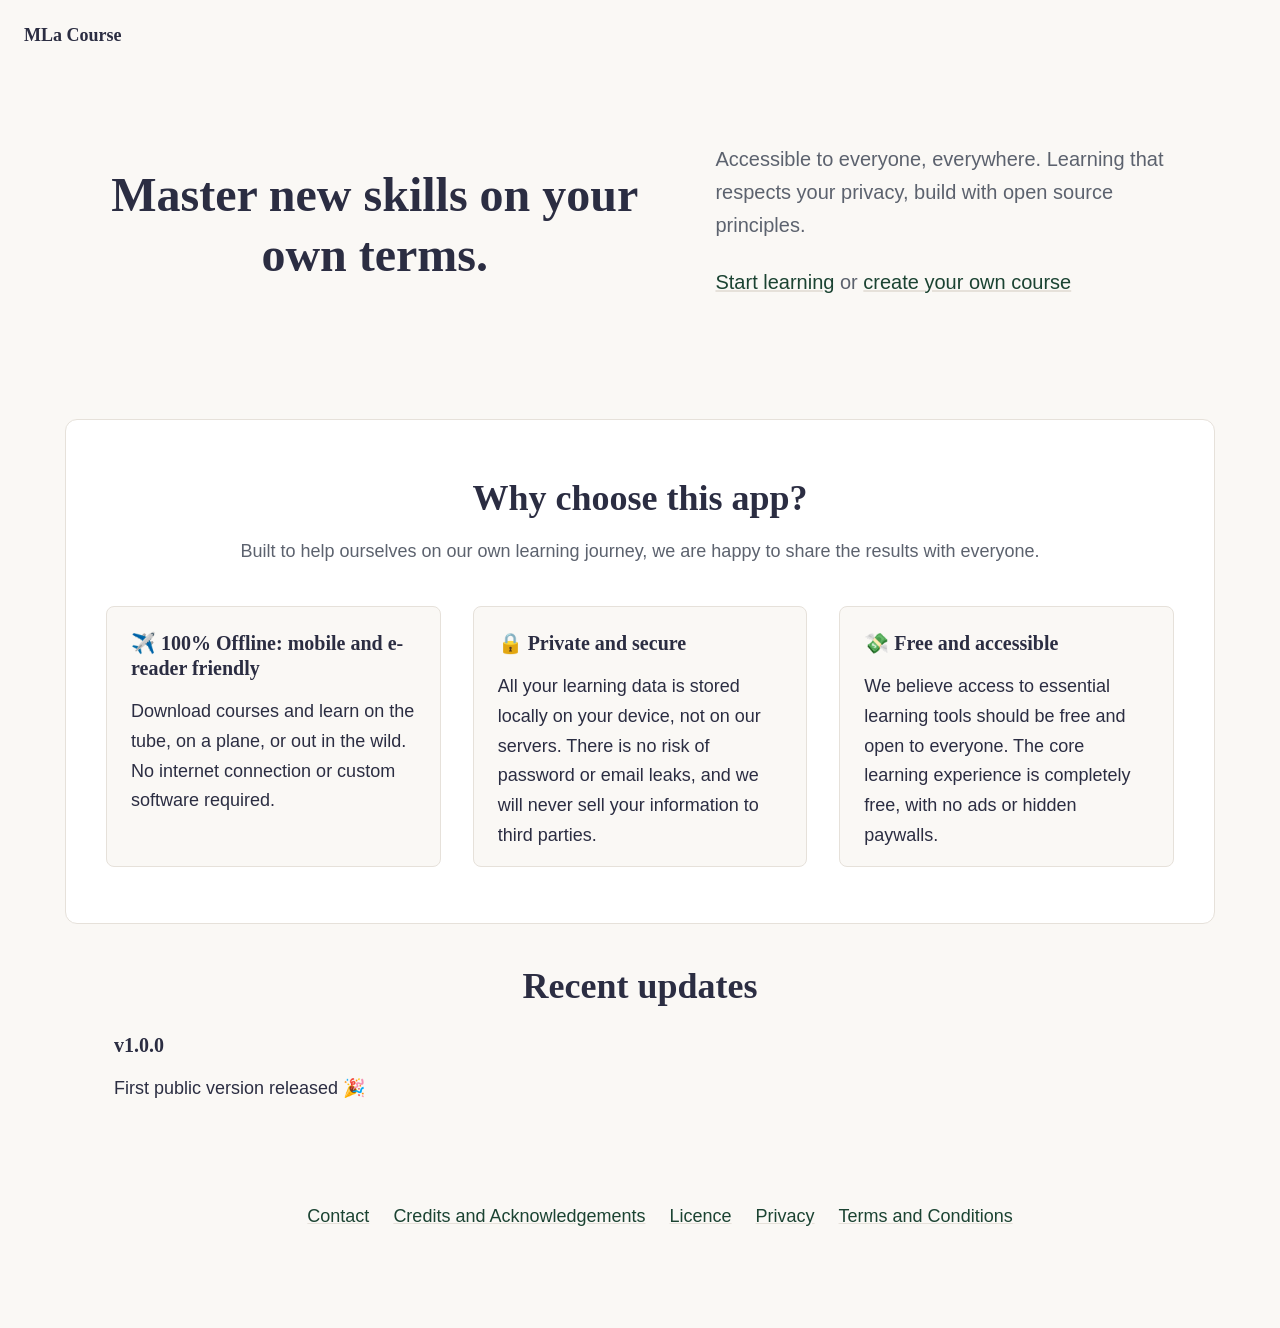
==== index.html @ b123a821 "wip" ====
<!DOCTYPE html>
<html lang="en">
<head>
<meta charset="utf-8" />
<meta name="viewport" content="width=device-width, initial-scale=1" />
<title>MLa Course</title>
<meta name="generator" content="Org Mode" />

<link rel="shortcut icon" type="image/x-icon" href="./favicon.ico"/>
<link rel="stylesheet" type="text/css" href="./assets/styles/main.css"/>
<!-- Google tag (gtag.js) -->
<script  type="text/javascript">
function gtag(){dataLayer.push(arguments);}
window.dataLayer = window.dataLayer || [];

if (window.location.href.includes('.github.io')) {
let script = document.createElement('script');
script.src = 'https://www.googletagmanager.com/gtag/js?id=G-7224H5Q85X';
script.async = true;
document.head.appendChild(script);

window.dataLayer = window.dataLayer || [];
function gtag(){dataLayer.push(arguments);}
gtag('js', new Date());
gtag('config', 'G-7224H5Q85X');
}
</script>

</head>
<body>
<div id="container" >
<div id="content" class="content">
<header>
<h1 class="title">MLa Course</h1>
</header><div id="outline-container-primary" class="outline-2 primary">
<h2 id="primary">Master new skills on your own terms.</h2>
<div class="outline-text-2" id="text-primary">
<p>
Accessible to everyone, everywhere.
Learning that respects your privacy, build with open source principles.
</p>

<p>
<a href="file:///courses">Start learning</a> or <a href="file:///new">create your own course</a>
</p>
</div>
</div>
<div id="outline-container-features" class="outline-2 features">
<h2 id="features">Why choose this app?</h2>
<div class="outline-text-2" id="text-features">
<p>
Built to help ourselves on our own learning journey, we are happy to share the results with everyone.
</p>
</div>
<div id="outline-container-org723b412" class="outline-3">
<h3 id="org723b412">✈️ 100% Offline: mobile and e-reader friendly</h3>
<div class="outline-text-3" id="text-org723b412">
<p>
Download courses and learn on the tube, on a plane, or out in the wild.
No internet connection or custom software required.
</p>
</div>
</div>
<div id="outline-container-org96fb253" class="outline-3">
<h3 id="org96fb253">🔒 Private and secure</h3>
<div class="outline-text-3" id="text-org96fb253">
<p>
All your learning data is stored locally on your device, not on our servers.
There is no risk of password or email leaks,
and we will never sell your information to third parties.
</p>
</div>
</div>
<div id="outline-container-org8b6a802" class="outline-3">
<h3 id="org8b6a802">💸 Free and accessible</h3>
<div class="outline-text-3" id="text-org8b6a802">
<p>
We believe access to essential learning tools should be free and open to everyone.
The core learning experience is completely free, with no ads or hidden paywalls.
</p>
</div>
</div>
</div>
<div id="outline-container-changelog" class="outline-2 changelog">
<h2 id="changelog">Recent updates</h2>
<div class="outline-text-2" id="text-changelog">
</div>
<div id="outline-container-org59c2ff0" class="outline-3">
<h3 id="org59c2ff0">v1.0.0</h3>
<div class="outline-text-3" id="text-org59c2ff0">
<p>
First public version released 🎉
</p>
</div>
</div>
</div>
<div id="outline-container-footer" class="outline-2 footer">
<h2 id="footer">Footer</h2>
<div class="outline-text-2" id="text-footer">
<ul class="org-ul">
<li><a href="./contact.html">Contact</a></li>
<li><a href="./credit.html">Credits and Acknowledgements</a></li>
<li><a href="./licence.html">Licence</a></li>
<li><a href="./privacy.html">Privacy</a></li>
<li><a href="./terms.html">Terms and Conditions</a></li>
</ul>
</div>
</div>
</div>

</div>
</body>
</html>
---- assets/styles/main.css ----
@charset "UTF-8";

:root {
  --bg-color: #faf8f5;
  --surface-color: #ffffff;
  --surface-alt-color: #f4f1ec;
  --border-color: #e6e1da;
  --text-main: #2b2d42;
  --text-muted: #5c626e;
  --primary: #1b4332;
  --primary-hover: #2d6a4f;
  --accent-soft: #e8f5e9;

  --heading-font: Georgia, Cambria, "Times New Roman", Times, serif;
  --body-font: -apple-system, BlinkMacSystemFont, "Segoe UI", Roboto, Helvetica, Arial, sans-serif;

  --font-size-base: 1.125rem;   /* 18px */
  --font-size-sm: 0.9375rem;    /* 15px */
  --font-size-lg: 1.25rem;      /* 20px */
  --font-size-h1: 2rem;         /* 32px */
  --font-size-h2: 1.75rem;      /* 28px */
  --font-size-h3: 1.25rem;      /* 20px */

  --line-height-base: 1.65;
  --line-height-heading: 1.25;

  --space-xs: 0.5rem;
  --space-sm: 1rem;
  --space-md: 1.5rem;
  --space-lg: 2.5rem;
  --space-xl: 3.5rem;

  --radius-sm: 8px;
  --radius-md: 12px;
  --max-width: 1100px;
  --transition-fast: 0.15s ease;
}

body {
  font-family: var(--body-font);
  font-size: var(--font-size-base);
  background-color: var(--bg-color);
  color: var(--text-main);
  line-height: var(--line-height-base);
  margin: 0;
  padding: 0;
}

h1,
h2,
h3 {
  font-family: var(--heading-font);
  line-height: var(--line-height-heading);
  margin-top: 0;
  margin-bottom: var(--space-sm);
}

h1 {
  font-size: var(--font-size-h1);
}

h2 {
  font-size: var(--font-size-h2);
}

h3 {
  font-size: var(--font-size-h3);
}

p {
  margin: 0 0 var(--space-sm);
}

p:last-child {
  margin-bottom: 0;
}

a {
  color: var(--primary);
  text-decoration-color: var(--border-color);
}

a:hover,
a:focus-visible {
  color: var(--primary-hover);
  text-decoration-color: currentColor;
}

img {
}

section {
  padding: var(--space-lg) var(--space-md);
}

/* ==========================================================================
   Layout
   ========================================================================== */
#header-wrapper header,
#main-wrapper main,
#postamble {
  max-width: var(--max-width);
  margin: 0 auto;
}

header,
.outline-2 {
  max-width: var(--max-width);
  margin: var(--space-lg) auto;
}

.outline-2 h2 {
  text-align: center;
}

.outline-text-2 > p {
  margin-left: var(--space-md);
  margin-right: var(--space-md);
}

.outline-3 {
  margin: var(--space-md);
}

/* ==========================================================================
   Header
   ========================================================================== */
#header-wrapper {
  background: var(--surface-color);
  border-bottom: 1px solid var(--border-color);
}

#header-wrapper header {
  padding: var(--space-sm) var(--space-md);
}

#org-div-home-and-up,
#content > header {
  margin: var(--space-md);
}

header h1 {
  margin-bottom: 0;
  font-size: var(--font-size-base);
}

#outline-container-primary {
  text-align: center;
  padding: 0 var(--space-md);
}

#outline-container-primary p {
  font-size: var(--font-size-lg);
  max-width: 600px;
  margin: 0 auto var(--space-md);
  color: var(--text-muted);
}

#outline-container-features {
  display: grid;
  grid-template-columns: 1fr;
  background: var(--surface-color);
  border-top: 1px solid var(--border-color);
  border-bottom: 1px solid var(--border-color);
  padding: var(--space-lg) 0;
}

#features,
#text-features {
  grid-column: 1 / -1;
  text-align: center;
  width: 100%;
}

#text-features {
  margin-bottom: var(--space-lg);
  color: var(--text-muted);
}

#outline-container-features > .outline-3 {
  margin-left: 0;
  margin-right: 0;
  margin-bottom: var(--space-md);
  padding: var(--space-md);
  padding-bottom: var(--space-sm);
  background-color: var(--bg-color);
  border-top: 1px solid var(--border-color);
  border-bottom: 1px solid var(--border-color);
}

/* ==========================================================================
   Footer
   ========================================================================== */
.footer {
  text-align: center;
  padding: var(--space-lg) var(--space-md);
}

h2#footer { display: none; }

.footer .org-ul {
  list-style: none;
  display: flex;
  justify-content: center;
  flex-wrap: wrap;
  gap: var(--space-sm) var(--space-md);
  margin-bottom: var(--space-sm);
}

@media (min-width: 768px) {
  :root {
    --font-size-h1: 2.5rem;
    --font-size-h2: 2.25rem;
  }

  section {
    padding: var(--space-xl) var(--space-md);
  }

  #outline-container-features {
    grid-template-columns: repeat(3, 1fr);
    border: solid 1px var(--border-color);
    border-radius: var(--radius-md);
    padding: var(--space-xl) var(--space-md);
  }

  #outline-container-features > .outline-3 {
    grid-column: span 1;
    margin: 0 var(--space-sm);
    border: 1px solid var(--border-color);
    border-radius: var(--radius-sm);
  }

  #outline-container-primary {
    display: grid;
    grid-template-columns: 1.2fr 1fr;
    gap: var(--space-xl);
    align-items: center;
    text-align: left;
    padding: var(--space-xl) var(--space-md);
  }

  #outline-container-primary h2 {
    font-size: 3rem;
  }

  #outline-container-primary p {
    margin: 0 0 var(--space-md);
  }
}
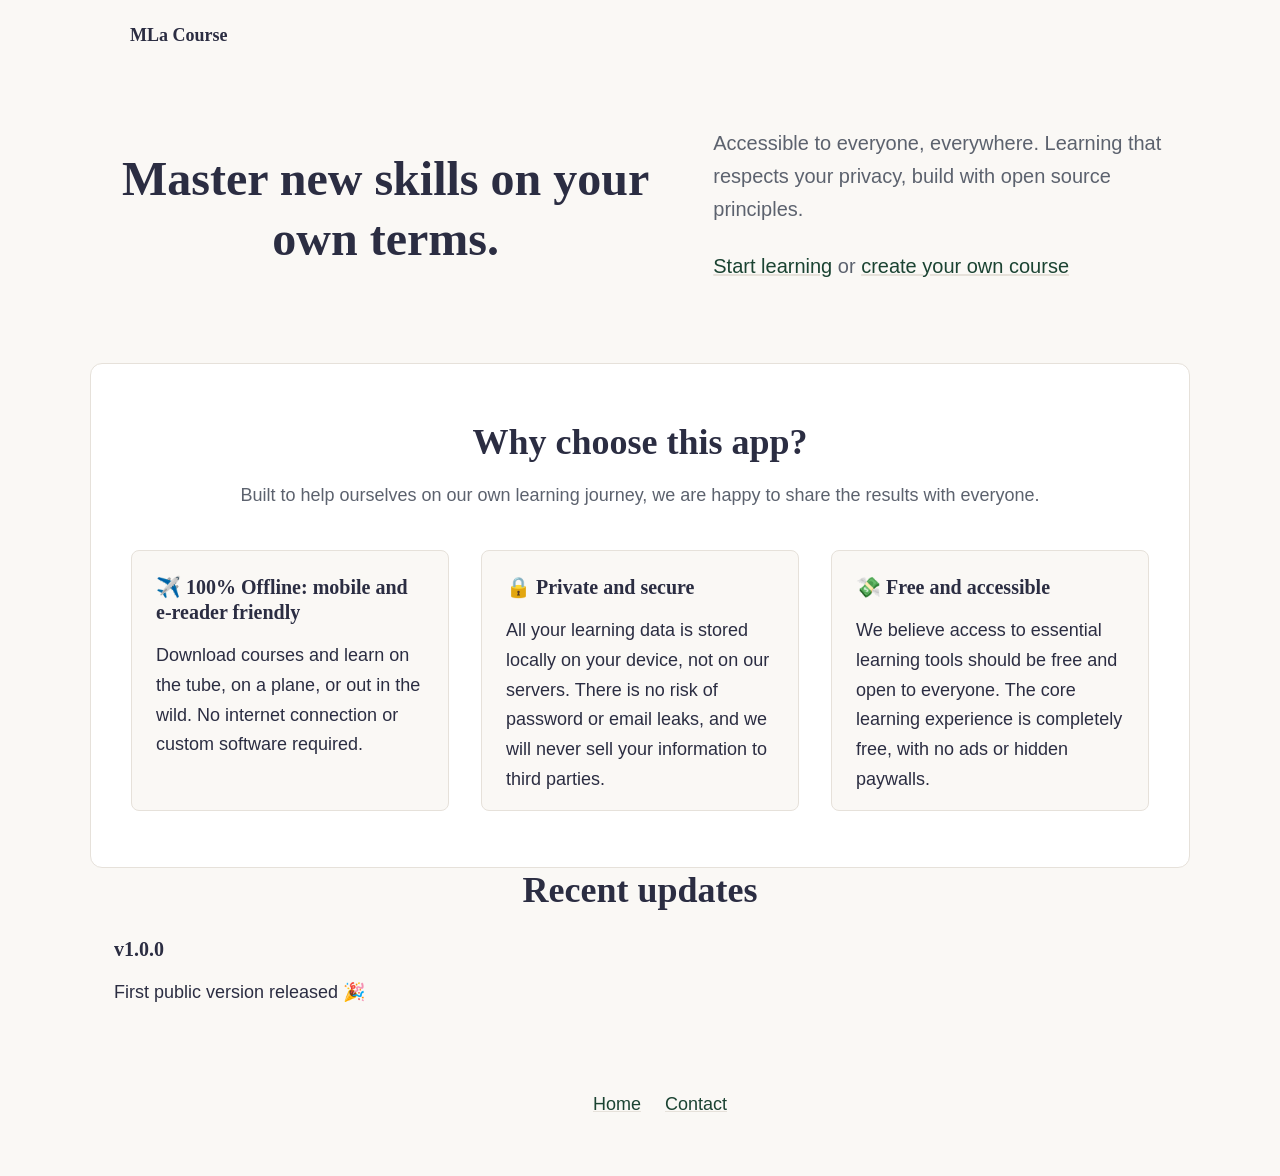
==== commit a2a70b6f: "new release" ====
--- a/index.html
+++ b/index.html
@@ -32,7 +32,8 @@
 <div id="content" class="content">
 <header>
 <h1 class="title">MLa Course</h1>
-</header><div id="outline-container-primary" class="outline-2 primary">
+</header><main id="main">
+<div id="outline-container-primary" class="outline-2 primary">
 <h2 id="primary">Master new skills on your own terms.</h2>
 <div class="outline-text-2" id="text-primary">
 <p>
@@ -52,18 +53,18 @@
 Built to help ourselves on our own learning journey, we are happy to share the results with everyone.
 </p>
 </div>
-<div id="outline-container-org723b412" class="outline-3">
-<h3 id="org723b412">✈️ 100% Offline: mobile and e-reader friendly</h3>
-<div class="outline-text-3" id="text-org723b412">
+<div id="outline-container-org116911b" class="outline-3">
+<h3 id="org116911b">✈️ 100% Offline: mobile and e-reader friendly</h3>
+<div class="outline-text-3" id="text-org116911b">
 <p>
 Download courses and learn on the tube, on a plane, or out in the wild.
 No internet connection or custom software required.
 </p>
 </div>
 </div>
-<div id="outline-container-org96fb253" class="outline-3">
-<h3 id="org96fb253">🔒 Private and secure</h3>
-<div class="outline-text-3" id="text-org96fb253">
+<div id="outline-container-org06dda6d" class="outline-3">
+<h3 id="org06dda6d">🔒 Private and secure</h3>
+<div class="outline-text-3" id="text-org06dda6d">
 <p>
 All your learning data is stored locally on your device, not on our servers.
 There is no risk of password or email leaks,
@@ -71,9 +72,9 @@
 </p>
 </div>
 </div>
-<div id="outline-container-org8b6a802" class="outline-3">
-<h3 id="org8b6a802">💸 Free and accessible</h3>
-<div class="outline-text-3" id="text-org8b6a802">
+<div id="outline-container-org8767853" class="outline-3">
+<h3 id="org8767853">💸 Free and accessible</h3>
+<div class="outline-text-3" id="text-org8767853">
 <p>
 We believe access to essential learning tools should be free and open to everyone.
 The core learning experience is completely free, with no ads or hidden paywalls.
@@ -85,25 +86,24 @@
 <h2 id="changelog">Recent updates</h2>
 <div class="outline-text-2" id="text-changelog">
 </div>
-<div id="outline-container-org59c2ff0" class="outline-3">
-<h3 id="org59c2ff0">v1.0.0</h3>
-<div class="outline-text-3" id="text-org59c2ff0">
+<div id="outline-container-org11047a8" class="outline-3">
+<h3 id="org11047a8">v1.0.0</h3>
+<div class="outline-text-3" id="text-org11047a8">
 <p>
 First public version released 🎉
 </p>
+
+</main>
+
+<footer>
+
+<ul class="org-ul">
+<li><a href="./index.html">Home</a></li>
+<li><a href="./contact.html">Contact</a></li>
+</ul>
+
+</footer>
 </div>
-</div>
-</div>
-<div id="outline-container-footer" class="outline-2 footer">
-<h2 id="footer">Footer</h2>
-<div class="outline-text-2" id="text-footer">
-<ul class="org-ul">
-<li><a href="./contact.html">Contact</a></li>
-<li><a href="./credit.html">Credits and Acknowledgements</a></li>
-<li><a href="./licence.html">Licence</a></li>
-<li><a href="./privacy.html">Privacy</a></li>
-<li><a href="./terms.html">Terms and Conditions</a></li>
-</ul>
 </div>
 </div>
 </div>
--- a/assets/styles/main.css
+++ b/assets/styles/main.css
@@ -96,19 +96,15 @@
 /* ==========================================================================
    Layout
    ========================================================================== */
-#header-wrapper header,
-#main-wrapper main,
+#org-div-home-and-up,
+#content > header,
+#content > footer,
+#main,
 #postamble {
   max-width: var(--max-width);
   margin: 0 auto;
 }
 
-header,
-.outline-2 {
-  max-width: var(--max-width);
-  margin: var(--space-lg) auto;
-}
-
 .outline-2 h2 {
   text-align: center;
 }
@@ -125,22 +121,15 @@
 /* ==========================================================================
    Header
    ========================================================================== */
-#header-wrapper {
-  background: var(--surface-color);
-  border-bottom: 1px solid var(--border-color);
-}
-
-#header-wrapper header {
-  padding: var(--space-sm) var(--space-md);
-}
 
 #org-div-home-and-up,
 #content > header {
-  margin: var(--space-md);
+  margin-top: var(--space-md);
+  margin-bottom: var(--space-md);
 }
 
 header h1 {
-  margin-bottom: 0;
+  margin: 0 var(--space-lg);
   font-size: var(--font-size-base);
 }
 
@@ -191,14 +180,12 @@
 /* ==========================================================================
    Footer
    ========================================================================== */
-.footer {
+#content > footer {
   text-align: center;
   padding: var(--space-lg) var(--space-md);
 }
 
-h2#footer { display: none; }
-
-.footer .org-ul {
+#content > footer .org-ul {
   list-style: none;
   display: flex;
   justify-content: center;
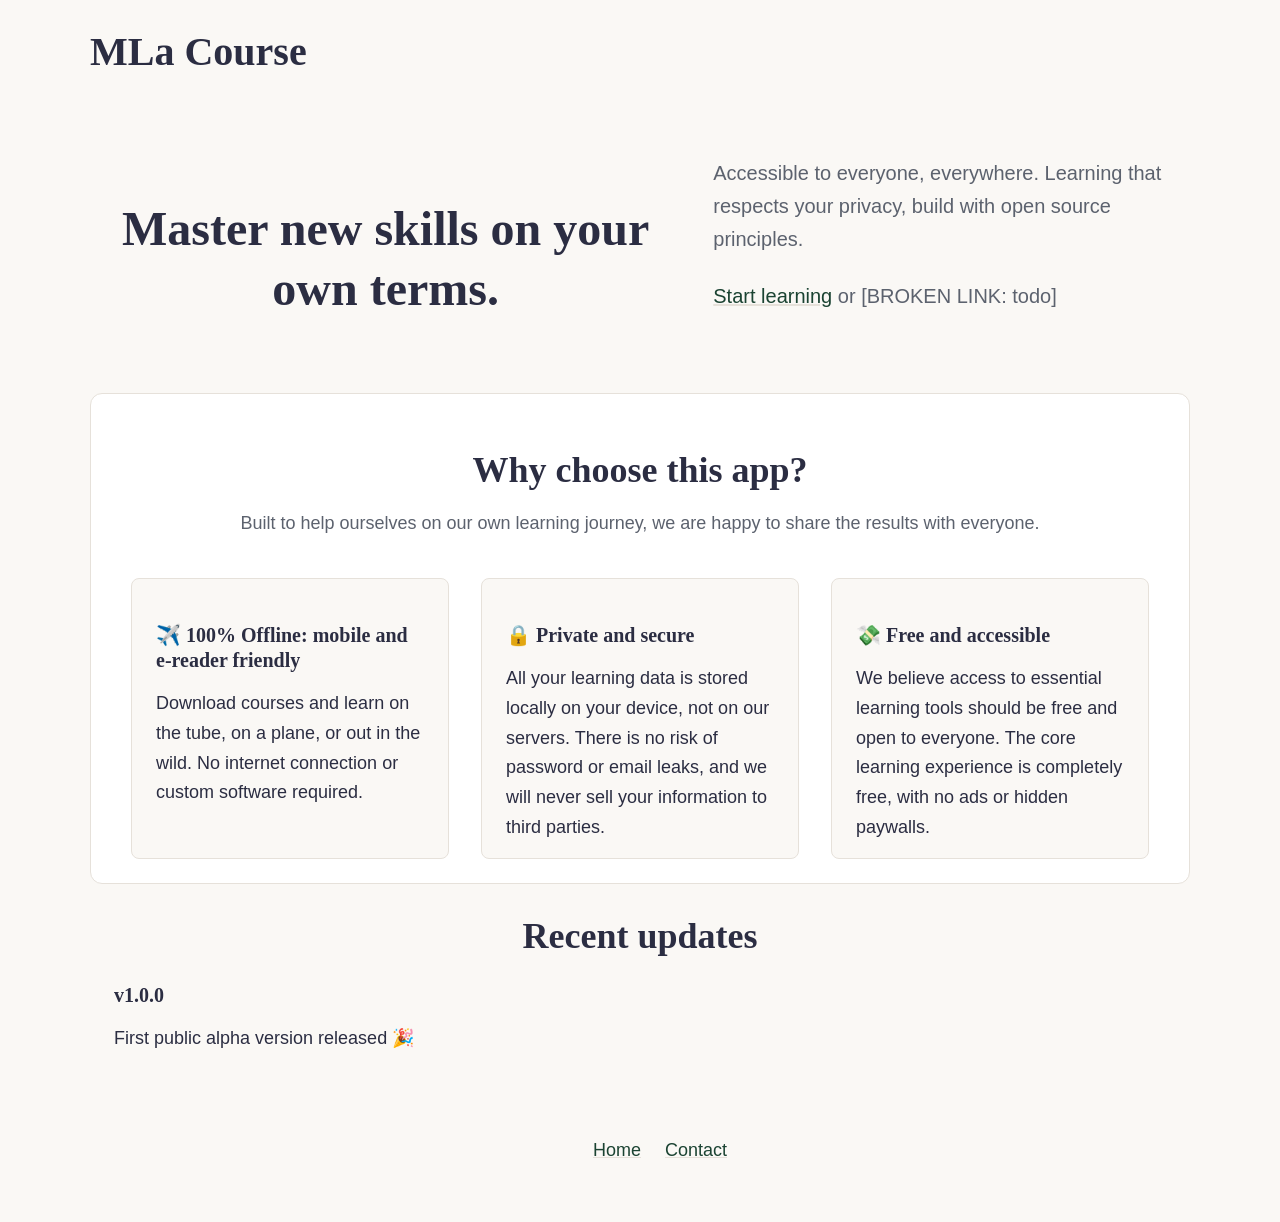
==== commit 340f7ee0: "new release" ====
--- a/index.html
+++ b/index.html
@@ -42,7 +42,7 @@
 </p>
 
 <p>
-<a href="file:///courses">Start learning</a> or <a href="file:///new">create your own course</a>
+<a href="https://frosty-dream-bb17.podnajom.workers.dev/">Start learning</a> or [BROKEN LINK: todo]
 </p>
 </div>
 </div>
@@ -53,18 +53,18 @@
 Built to help ourselves on our own learning journey, we are happy to share the results with everyone.
 </p>
 </div>
-<div id="outline-container-org116911b" class="outline-3">
-<h3 id="org116911b">✈️ 100% Offline: mobile and e-reader friendly</h3>
-<div class="outline-text-3" id="text-org116911b">
+<div id="outline-container-org8dcf27a" class="outline-3">
+<h3 id="org8dcf27a">✈️ 100% Offline: mobile and e-reader friendly</h3>
+<div class="outline-text-3" id="text-org8dcf27a">
 <p>
 Download courses and learn on the tube, on a plane, or out in the wild.
 No internet connection or custom software required.
 </p>
 </div>
 </div>
-<div id="outline-container-org06dda6d" class="outline-3">
-<h3 id="org06dda6d">🔒 Private and secure</h3>
-<div class="outline-text-3" id="text-org06dda6d">
+<div id="outline-container-org2da9798" class="outline-3">
+<h3 id="org2da9798">🔒 Private and secure</h3>
+<div class="outline-text-3" id="text-org2da9798">
 <p>
 All your learning data is stored locally on your device, not on our servers.
 There is no risk of password or email leaks,
@@ -72,9 +72,9 @@
 </p>
 </div>
 </div>
-<div id="outline-container-org8767853" class="outline-3">
-<h3 id="org8767853">💸 Free and accessible</h3>
-<div class="outline-text-3" id="text-org8767853">
+<div id="outline-container-orgad7ad6b" class="outline-3">
+<h3 id="orgad7ad6b">💸 Free and accessible</h3>
+<div class="outline-text-3" id="text-orgad7ad6b">
 <p>
 We believe access to essential learning tools should be free and open to everyone.
 The core learning experience is completely free, with no ads or hidden paywalls.
@@ -86,11 +86,11 @@
 <h2 id="changelog">Recent updates</h2>
 <div class="outline-text-2" id="text-changelog">
 </div>
-<div id="outline-container-org11047a8" class="outline-3">
-<h3 id="org11047a8">v1.0.0</h3>
-<div class="outline-text-3" id="text-org11047a8">
+<div id="outline-container-org46b0138" class="outline-3">
+<h3 id="org46b0138">v1.0.0</h3>
+<div class="outline-text-3" id="text-org46b0138">
 <p>
-First public version released 🎉
+First public alpha version released 🎉
 </p>
 
 </main>
--- a/assets/styles/main.css
+++ b/assets/styles/main.css
@@ -51,7 +51,6 @@
 h3 {
   font-family: var(--heading-font);
   line-height: var(--line-height-heading);
-  margin-top: 0;
   margin-bottom: var(--space-sm);
 }
 
@@ -128,9 +127,8 @@
   margin-bottom: var(--space-md);
 }
 
-header h1 {
-  margin: 0 var(--space-lg);
-  font-size: var(--font-size-base);
+#content > header {
+  padding: 0 var(--space-md);
 }
 
 #outline-container-primary {
@@ -208,7 +206,7 @@
     grid-template-columns: repeat(3, 1fr);
     border: solid 1px var(--border-color);
     border-radius: var(--radius-md);
-    padding: var(--space-xl) var(--space-md);
+    padding: var(--space-md);
   }
 
   #outline-container-features > .outline-3 {
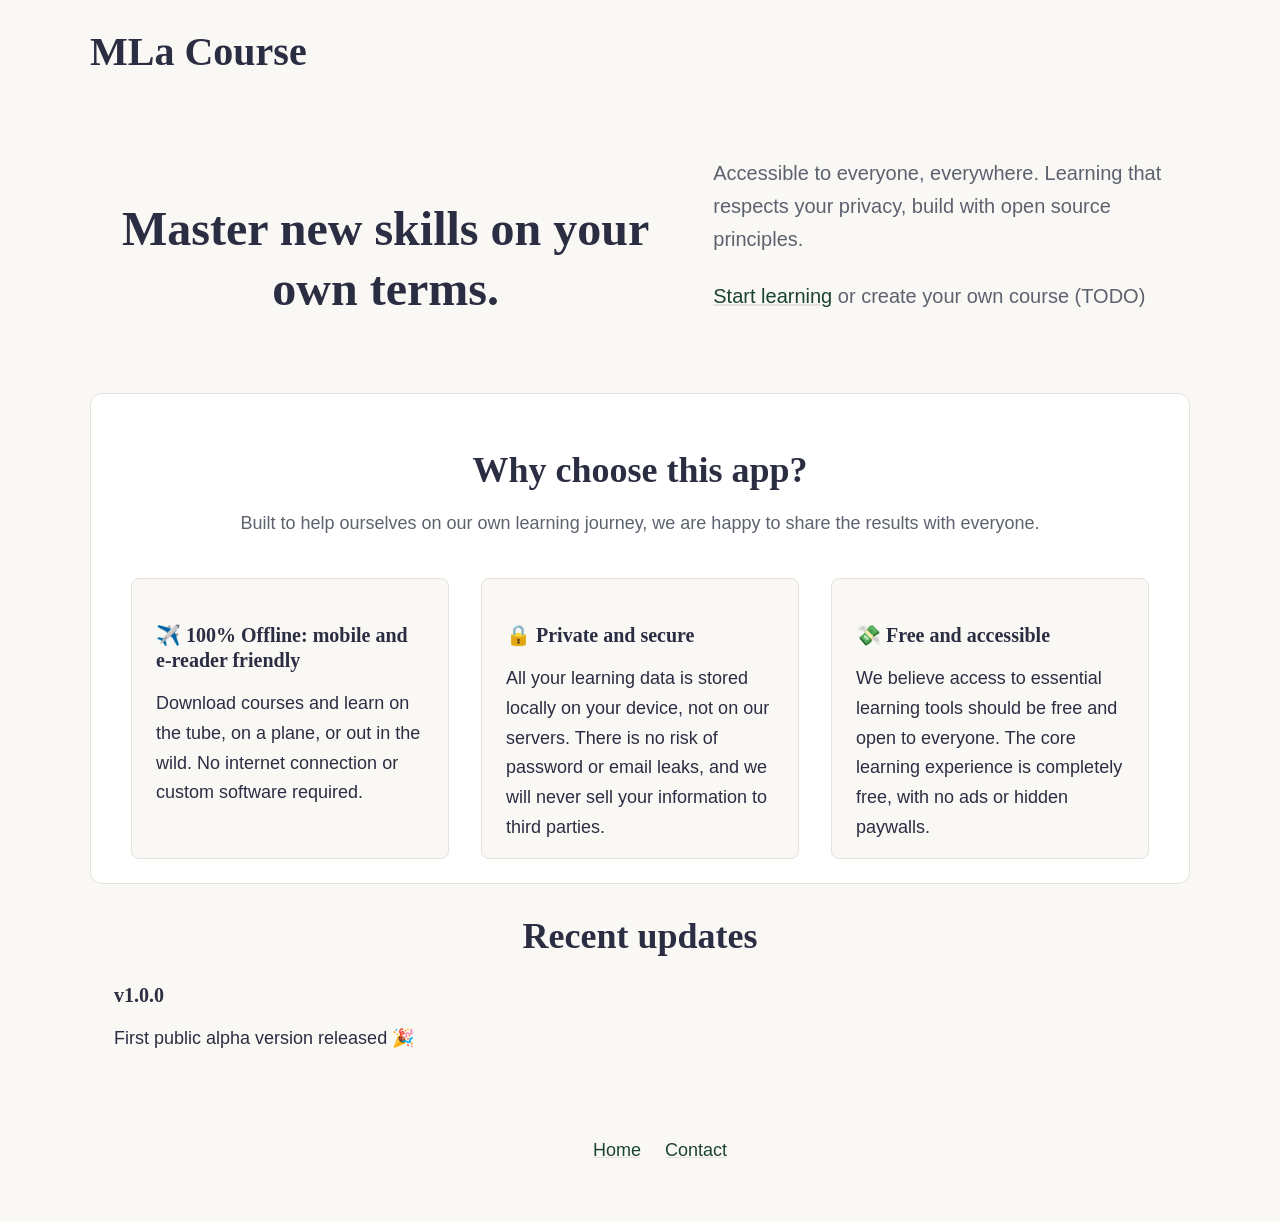
==== commit e87e7391: "new release" ====
--- a/index.html
+++ b/index.html
@@ -42,7 +42,7 @@
 </p>
 
 <p>
-<a href="https://frosty-dream-bb17.podnajom.workers.dev/">Start learning</a> or [BROKEN LINK: todo]
+<a href="https://frosty-dream-bb17.podnajom.workers.dev/">Start learning</a> or create your own course (TODO)
 </p>
 </div>
 </div>
@@ -53,18 +53,18 @@
 Built to help ourselves on our own learning journey, we are happy to share the results with everyone.
 </p>
 </div>
-<div id="outline-container-org8dcf27a" class="outline-3">
-<h3 id="org8dcf27a">✈️ 100% Offline: mobile and e-reader friendly</h3>
-<div class="outline-text-3" id="text-org8dcf27a">
+<div id="outline-container-orge8d6140" class="outline-3">
+<h3 id="orge8d6140">✈️ 100% Offline: mobile and e-reader friendly</h3>
+<div class="outline-text-3" id="text-orge8d6140">
 <p>
 Download courses and learn on the tube, on a plane, or out in the wild.
 No internet connection or custom software required.
 </p>
 </div>
 </div>
-<div id="outline-container-org2da9798" class="outline-3">
-<h3 id="org2da9798">🔒 Private and secure</h3>
-<div class="outline-text-3" id="text-org2da9798">
+<div id="outline-container-org60260f7" class="outline-3">
+<h3 id="org60260f7">🔒 Private and secure</h3>
+<div class="outline-text-3" id="text-org60260f7">
 <p>
 All your learning data is stored locally on your device, not on our servers.
 There is no risk of password or email leaks,
@@ -72,9 +72,9 @@
 </p>
 </div>
 </div>
-<div id="outline-container-orgad7ad6b" class="outline-3">
-<h3 id="orgad7ad6b">💸 Free and accessible</h3>
-<div class="outline-text-3" id="text-orgad7ad6b">
+<div id="outline-container-org8c5b573" class="outline-3">
+<h3 id="org8c5b573">💸 Free and accessible</h3>
+<div class="outline-text-3" id="text-org8c5b573">
 <p>
 We believe access to essential learning tools should be free and open to everyone.
 The core learning experience is completely free, with no ads or hidden paywalls.
@@ -86,9 +86,9 @@
 <h2 id="changelog">Recent updates</h2>
 <div class="outline-text-2" id="text-changelog">
 </div>
-<div id="outline-container-org46b0138" class="outline-3">
-<h3 id="org46b0138">v1.0.0</h3>
-<div class="outline-text-3" id="text-org46b0138">
+<div id="outline-container-orgc1c3d32" class="outline-3">
+<h3 id="orgc1c3d32">v1.0.0</h3>
+<div class="outline-text-3" id="text-orgc1c3d32">
 <p>
 First public alpha version released 🎉
 </p>
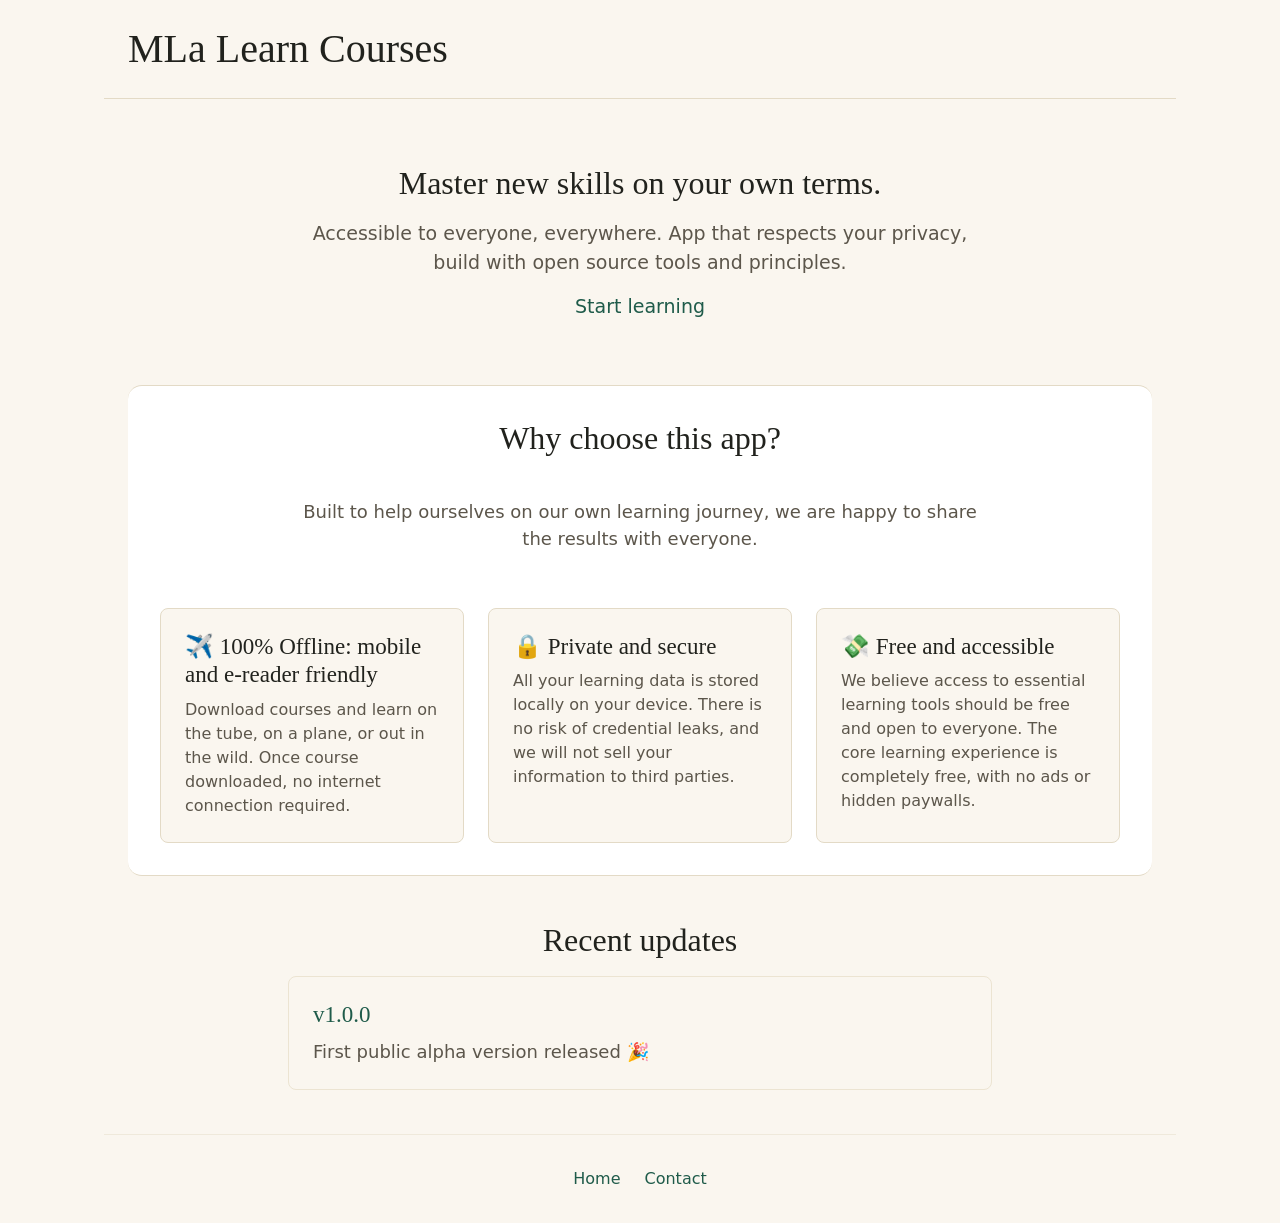
==== commit d993b38d: "new release" ====
--- a/index.html
+++ b/index.html
@@ -3,7 +3,7 @@
 <head>
 <meta charset="utf-8" />
 <meta name="viewport" content="width=device-width, initial-scale=1" />
-<title>MLa Course</title>
+<title>MLa Learn Courses</title>
 <meta name="generator" content="Org Mode" />
 
 <link rel="shortcut icon" type="image/x-icon" href="./favicon.ico"/>
@@ -31,18 +31,19 @@
 <div id="container" >
 <div id="content" class="content">
 <header>
-<h1 class="title">MLa Course</h1>
+<h1 class="title">MLa Learn Courses</h1>
 </header><main id="main">
 <div id="outline-container-primary" class="outline-2 primary">
 <h2 id="primary">Master new skills on your own terms.</h2>
 <div class="outline-text-2" id="text-primary">
 <p>
 Accessible to everyone, everywhere.
-Learning that respects your privacy, build with open source principles.
+App that respects your privacy,
+build with open source tools and principles.
 </p>
 
 <p>
-<a href="https://frosty-dream-bb17.podnajom.workers.dev/">Start learning</a> or create your own course (TODO)
+<a href="https://mla-course-app.podnajom.workers.dev/courses">Start learning</a>
 </p>
 </div>
 </div>
@@ -53,28 +54,28 @@
 Built to help ourselves on our own learning journey, we are happy to share the results with everyone.
 </p>
 </div>
-<div id="outline-container-orge8d6140" class="outline-3">
-<h3 id="orge8d6140">✈️ 100% Offline: mobile and e-reader friendly</h3>
-<div class="outline-text-3" id="text-orge8d6140">
+<div id="outline-container-orgfe1baa5" class="outline-3">
+<h3 id="orgfe1baa5">✈️ 100% Offline: mobile and e-reader friendly</h3>
+<div class="outline-text-3" id="text-orgfe1baa5">
 <p>
 Download courses and learn on the tube, on a plane, or out in the wild.
-No internet connection or custom software required.
+Once course downloaded, no internet connection required.
 </p>
 </div>
 </div>
-<div id="outline-container-org60260f7" class="outline-3">
-<h3 id="org60260f7">🔒 Private and secure</h3>
-<div class="outline-text-3" id="text-org60260f7">
+<div id="outline-container-org3336603" class="outline-3">
+<h3 id="org3336603">🔒 Private and secure</h3>
+<div class="outline-text-3" id="text-org3336603">
 <p>
-All your learning data is stored locally on your device, not on our servers.
-There is no risk of password or email leaks,
-and we will never sell your information to third parties.
+All your learning data is stored locally on your device.
+There is no risk of credential leaks,
+and we will not sell your information to third parties.
 </p>
 </div>
 </div>
-<div id="outline-container-org8c5b573" class="outline-3">
-<h3 id="org8c5b573">💸 Free and accessible</h3>
-<div class="outline-text-3" id="text-org8c5b573">
+<div id="outline-container-org02cefb0" class="outline-3">
+<h3 id="org02cefb0">💸 Free and accessible</h3>
+<div class="outline-text-3" id="text-org02cefb0">
 <p>
 We believe access to essential learning tools should be free and open to everyone.
 The core learning experience is completely free, with no ads or hidden paywalls.
@@ -86,9 +87,9 @@
 <h2 id="changelog">Recent updates</h2>
 <div class="outline-text-2" id="text-changelog">
 </div>
-<div id="outline-container-orgc1c3d32" class="outline-3">
-<h3 id="orgc1c3d32">v1.0.0</h3>
-<div class="outline-text-3" id="text-orgc1c3d32">
+<div id="outline-container-org93410eb" class="outline-3">
+<h3 id="org93410eb">v1.0.0</h3>
+<div class="outline-text-3" id="text-org93410eb">
 <p>
 First public alpha version released 🎉
 </p>
--- a/assets/styles/main.css
+++ b/assets/styles/main.css
@@ -1,235 +1,349 @@
 @charset "UTF-8";
 
+/*
+ * MLa Course — marketing site stylesheet
+ * =======================================
+ * This is the static, Org-mode-exported landing/contact site — a
+ * separate codebase from the app, but it should read as the same
+ * product. The tokens below are the app's own token *names and values*
+ * (see the app's main.css), fixed to the app's "comfortable" density
+ * tier only: this site has no density switcher, so there is nothing to
+ * scale at runtime — comfortable numbers are just written in directly.
+ *
+ * Native controls: the only embedded control here is the Google Forms
+ * <iframe> on the contact page, which isn't a form control this
+ * stylesheet has any influence over — no exceptions needed in this file.
+ */
+
 :root {
-  --bg-color: #faf8f5;
-  --surface-color: #ffffff;
-  --surface-alt-color: #f4f1ec;
-  --border-color: #e6e1da;
-  --text-main: #2b2d42;
-  --text-muted: #5c626e;
-  --primary: #1b4332;
-  --primary-hover: #2d6a4f;
-  --accent-soft: #e8f5e9;
-
-  --heading-font: Georgia, Cambria, "Times New Roman", Times, serif;
-  --body-font: -apple-system, BlinkMacSystemFont, "Segoe UI", Roboto, Helvetica, Arial, sans-serif;
-
-  --font-size-base: 1.125rem;   /* 18px */
-  --font-size-sm: 0.9375rem;    /* 15px */
-  --font-size-lg: 1.25rem;      /* 20px */
-  --font-size-h1: 2rem;         /* 32px */
-  --font-size-h2: 1.75rem;      /* 28px */
-  --font-size-h3: 1.25rem;      /* 20px */
-
-  --line-height-base: 1.65;
-  --line-height-heading: 1.25;
-
-  --space-xs: 0.5rem;
+  /* Surfaces */
+  --color-surface-sunken: #faf6ef;
+  --color-surface: #ffffff;
+
+  /* Borders */
+  --color-border: #e3dac6;
+  --color-border-secondary: #ece4d2;
+  --color-border-tertiary: #efe9db;
+
+  /* Text */
+  --color-text-primary: #21221d;
+  --color-text-secondary: #5c564b;
+
+  /* Primary */
+  --color-primary: #1f5b4a;
+  --color-primary-hover: #17493c;
+  --color-primary-bg: #e3ece7;
+
+  --color-focus-ring: var(--color-primary);
+
+  /* Type */
+  --font-serif: "Source Serif 4", Georgia, "Songti SC", "Noto Serif SC", serif;
+  --font-sans: "Inter", -apple-system, "Segoe UI", "PingFang SC",
+    "Microsoft YaHei", system-ui, sans-serif;
+
+  /* Comfortable-density sizes, fixed (this site does not switch density). */
+  --font-size-sm: 1rem; /* 16px */
+  --font-size-base: 1.125rem; /* 18px */
+  --font-size-md: 1.1875rem; /* 19px */
+  --font-size-lg: 1.4375rem; /* 23px */
+  --font-size-xl: 1.625rem; /* 26px */
+  --font-size-2xl: 2rem; /* 32px */
+  --font-size-3xl: 2.5rem; /* 40px */
+
+  --line-height-tight: 1.25;
+  --line-height-normal: 1.5;
+  --line-height-relaxed: 1.7;
+
+  --radius-sm: 0.25rem;
+  --radius-md: 0.5rem;
+  --radius-lg: 0.875rem;
+
+  --border-width: 1px;
+  --content-max: 64rem;
+
+  /* Comfortable-density spacing, fixed. */
+  --space-3xs: 0.375rem;
+  --space-2xs: 0.5rem;
+  --space-xs: 0.75rem;
   --space-sm: 1rem;
   --space-md: 1.5rem;
-  --space-lg: 2.5rem;
-  --space-xl: 3.5rem;
-
-  --radius-sm: 8px;
-  --radius-md: 12px;
-  --max-width: 1100px;
-  --transition-fast: 0.15s ease;
+  --space-lg: 2rem;
+  --space-xl: 2.75rem;
+  --space-2xl: 4rem;
+  --space-3xl: 5.5rem;
+}
+
+/* -------------------------------------------------------------------- */
+/* Base document                                                        */
+/* -------------------------------------------------------------------- */
+
+html {
+  font-size: 100%;
+  background: var(--color-surface-sunken);
 }
 
 body {
-  font-family: var(--body-font);
+  margin: 0;
+  background: var(--color-surface-sunken);
+  color: var(--color-text-primary);
+  font-family: var(--font-sans);
   font-size: var(--font-size-base);
-  background-color: var(--bg-color);
-  color: var(--text-main);
-  line-height: var(--line-height-base);
-  margin: 0;
-  padding: 0;
+  line-height: var(--line-height-normal);
+  -webkit-font-smoothing: antialiased;
 }
 
 h1,
 h2,
 h3 {
-  font-family: var(--heading-font);
-  line-height: var(--line-height-heading);
-  margin-bottom: var(--space-sm);
-}
-
+  font-family: var(--font-serif);
+  font-weight: 500;
+  line-height: var(--line-height-tight);
+  color: var(--color-text-primary);
+  margin: 0 0 var(--space-sm);
+}
 h1 {
-  font-size: var(--font-size-h1);
-}
-
+  font-size: var(--font-size-2xl);
+}
 h2 {
-  font-size: var(--font-size-h2);
-}
-
+  font-size: var(--font-size-xl);
+}
 h3 {
-  font-size: var(--font-size-h3);
+  font-size: var(--font-size-lg);
+}
+@media (min-width: 40rem) {
+  h1 {
+    font-size: var(--font-size-3xl);
+  }
+  h2 {
+    font-size: var(--font-size-2xl);
+  }
 }
 
 p {
   margin: 0 0 var(--space-sm);
-}
-
+  max-width: 68ch;
+}
 p:last-child {
   margin-bottom: 0;
 }
 
 a {
-  color: var(--primary);
-  text-decoration-color: var(--border-color);
-}
-
-a:hover,
+  color: var(--color-primary);
+  text-decoration: none;
+  text-decoration-color: var(--color-border);
+}
+a:hover {
+  color: var(--color-primary-hover);
+  text-decoration: underline;
+  text-underline-offset: 0.15em;
+}
 a:focus-visible {
-  color: var(--primary-hover);
-  text-decoration-color: currentColor;
+  outline: 2px solid var(--color-focus-ring);
+  outline-offset: 2px;
 }
 
 img {
-}
-
-section {
-  padding: var(--space-lg) var(--space-md);
-}
-
-/* ==========================================================================
-   Layout
-   ========================================================================== */
+  max-width: 100%;
+  height: auto;
+  display: block;
+}
+
+/* -------------------------------------------------------------------- */
+/* Layout                                                                */
+/* -------------------------------------------------------------------- */
+
 #org-div-home-and-up,
 #content > header,
 #content > footer,
 #main,
 #postamble {
-  max-width: var(--max-width);
-  margin: 0 auto;
-}
-
-.outline-2 h2 {
-  text-align: center;
-}
-
-.outline-text-2 > p {
-  margin-left: var(--space-md);
-  margin-right: var(--space-md);
-}
-
-.outline-3 {
-  margin: var(--space-md);
-}
-
-/* ==========================================================================
-   Header
-   ========================================================================== */
-
-#org-div-home-and-up,
+  max-width: var(--content-max);
+  margin-left: auto;
+  margin-right: auto;
+  padding-left: var(--space-md);
+  padding-right: var(--space-md);
+}
+
+/* Legacy Org "up / home / down" access-key crumbs — kept small and
+   quiet since it's a navigation aid, not primary content. */
+#org-div-home-and-up {
+  display: flex;
+  flex-wrap: wrap;
+  gap: var(--space-2xs);
+  padding-top: var(--space-sm);
+  padding-bottom: var(--space-sm);
+  font-size: var(--font-size-sm);
+  color: var(--color-text-secondary);
+}
+#org-div-home-and-up a {
+  color: var(--color-text-secondary);
+}
+#org-div-home-and-up a:hover {
+  color: var(--color-primary);
+}
+
+/* -------------------------------------------------------------------- */
+/* Site header                                                          */
+/* -------------------------------------------------------------------- */
+
 #content > header {
-  margin-top: var(--space-md);
-  margin-bottom: var(--space-md);
-}
-
-#content > header {
-  padding: 0 var(--space-md);
-}
+  padding-top: var(--space-md);
+  padding-bottom: var(--space-md);
+  border-bottom: var(--border-width) solid var(--color-border);
+}
+.title {
+  margin: 0;
+}
+
+/* -------------------------------------------------------------------- */
+/* Hero (primary outline)                                               */
+/* -------------------------------------------------------------------- */
 
 #outline-container-primary {
   text-align: center;
-  padding: 0 var(--space-md);
-}
-
+  max-width: 44rem;
+  margin: 0 auto;
+  padding: var(--space-xl) var(--space-md);
+}
 #outline-container-primary p {
-  font-size: var(--font-size-lg);
-  max-width: 600px;
-  margin: 0 auto var(--space-md);
-  color: var(--text-muted);
-}
+  font-size: var(--font-size-md);
+  color: var(--color-text-secondary);
+  margin-left: auto;
+  margin-right: auto;
+}
+@media (min-width: 40rem) {
+  #outline-container-primary {
+    padding: var(--space-2xl) var(--space-md);
+  }
+}
+
+/* -------------------------------------------------------------------- */
+/* Features                                                             */
+/* -------------------------------------------------------------------- */
 
 #outline-container-features {
-  display: grid;
-  grid-template-columns: 1fr;
-  background: var(--surface-color);
-  border-top: 1px solid var(--border-color);
-  border-bottom: 1px solid var(--border-color);
-  padding: var(--space-lg) 0;
-}
-
-#features,
+  background: var(--color-surface);
+  border-top: var(--border-width) solid var(--color-border);
+  border-bottom: var(--border-width) solid var(--color-border);
+  padding: var(--space-xl) var(--space-md);
+}
+#outline-container-features > h2,
 #text-features {
-  grid-column: 1 / -1;
   text-align: center;
-  width: 100%;
-}
-
+  max-width: 44rem;
+  margin-left: auto;
+  margin-right: auto;
+}
 #text-features {
   margin-bottom: var(--space-lg);
-  color: var(--text-muted);
-}
-
-#outline-container-features > .outline-3 {
-  margin-left: 0;
-  margin-right: 0;
-  margin-bottom: var(--space-md);
+  color: var(--color-text-secondary);
+}
+
+.features .outline-3 {
+  max-width: var(--content-max);
+  margin: 0 auto var(--space-md);
   padding: var(--space-md);
-  padding-bottom: var(--space-sm);
-  background-color: var(--bg-color);
-  border-top: 1px solid var(--border-color);
-  border-bottom: 1px solid var(--border-color);
-}
-
-/* ==========================================================================
-   Footer
-   ========================================================================== */
+  background: var(--color-surface-sunken);
+  border: var(--border-width) solid var(--color-border);
+  border-radius: var(--radius-md);
+  /* Necessary exception: this block sits inside a padded parent with a
+     constrained max-width; border-box keeps its own padding from
+     pushing it wider than that width. */
+  box-sizing: border-box;
+}
+.features .outline-3:last-child {
+  margin-bottom: 0;
+}
+.features .outline-3 h3 {
+  margin-bottom: var(--space-2xs);
+}
+.features .outline-3 p {
+  color: var(--color-text-secondary);
+  font-size: var(--font-size-sm);
+}
+
+@media (min-width: 40rem) {
+  #outline-container-features {
+    display: grid;
+    grid-template-columns: repeat(3, 1fr);
+    gap: var(--space-md);
+    max-width: var(--content-max);
+    margin: 0 auto;
+    padding: var(--space-lg);
+    border-radius: var(--radius-lg);
+  }
+  #outline-container-features > h2,
+  #text-features {
+    grid-column: 1 / -1;
+  }
+  .features .outline-3 {
+    margin: 0;
+  }
+}
+
+/* -------------------------------------------------------------------- */
+/* Changelog                                                            */
+/* -------------------------------------------------------------------- */
+
+#outline-container-changelog {
+  max-width: 44rem;
+  margin: 0 auto;
+  padding: var(--space-xl) var(--space-md);
+}
+#outline-container-changelog > h2 {
+  text-align: center;
+}
+
+.changelog .outline-3 {
+  padding: var(--space-md);
+  margin: 0 0 var(--space-sm);
+  border: var(--border-width) solid var(--color-border-secondary);
+  border-radius: var(--radius-md);
+  box-sizing: border-box;
+}
+.changelog .outline-3:last-child {
+  margin-bottom: 0;
+}
+.changelog .outline-3 h3 {
+  margin-bottom: var(--space-2xs);
+  color: var(--color-primary);
+}
+.changelog .outline-3 p {
+  color: var(--color-text-secondary);
+}
+
+/* -------------------------------------------------------------------- */
+/* Footer                                                               */
+/* -------------------------------------------------------------------- */
+
 #content > footer {
   text-align: center;
-  padding: var(--space-lg) var(--space-md);
-}
-
-#content > footer .org-ul {
+  padding-top: var(--space-lg);
+  padding-bottom: var(--space-lg);
+  border-top: var(--border-width) solid var(--color-border-tertiary);
+  font-size: var(--font-size-sm);
+  color: var(--color-text-secondary);
+}
+.org-ul {
   list-style: none;
   display: flex;
   justify-content: center;
   flex-wrap: wrap;
-  gap: var(--space-sm) var(--space-md);
-  margin-bottom: var(--space-sm);
-}
-
-@media (min-width: 768px) {
-  :root {
-    --font-size-h1: 2.5rem;
-    --font-size-h2: 2.25rem;
-  }
-
-  section {
-    padding: var(--space-xl) var(--space-md);
-  }
-
-  #outline-container-features {
-    grid-template-columns: repeat(3, 1fr);
-    border: solid 1px var(--border-color);
-    border-radius: var(--radius-md);
-    padding: var(--space-md);
-  }
-
-  #outline-container-features > .outline-3 {
-    grid-column: span 1;
-    margin: 0 var(--space-sm);
-    border: 1px solid var(--border-color);
-    border-radius: var(--radius-sm);
-  }
-
-  #outline-container-primary {
-    display: grid;
-    grid-template-columns: 1.2fr 1fr;
-    gap: var(--space-xl);
-    align-items: center;
-    text-align: left;
-    padding: var(--space-xl) var(--space-md);
-  }
-
-  #outline-container-primary h2 {
-    font-size: 3rem;
-  }
-
-  #outline-container-primary p {
-    margin: 0 0 var(--space-md);
-  }
-}
+  gap: var(--space-2xs) var(--space-md);
+  margin: 0;
+  padding: 0;
+}
+
+/* -------------------------------------------------------------------- */
+/* Contact page                                                          */
+/* -------------------------------------------------------------------- */
+
+#main iframe {
+  display: block;
+  width: 100%;
+  max-width: 40rem;
+  height: 37rem;
+  margin: var(--space-lg) auto;
+  border: var(--border-width) solid var(--color-border);
+  border-radius: var(--radius-md);
+}
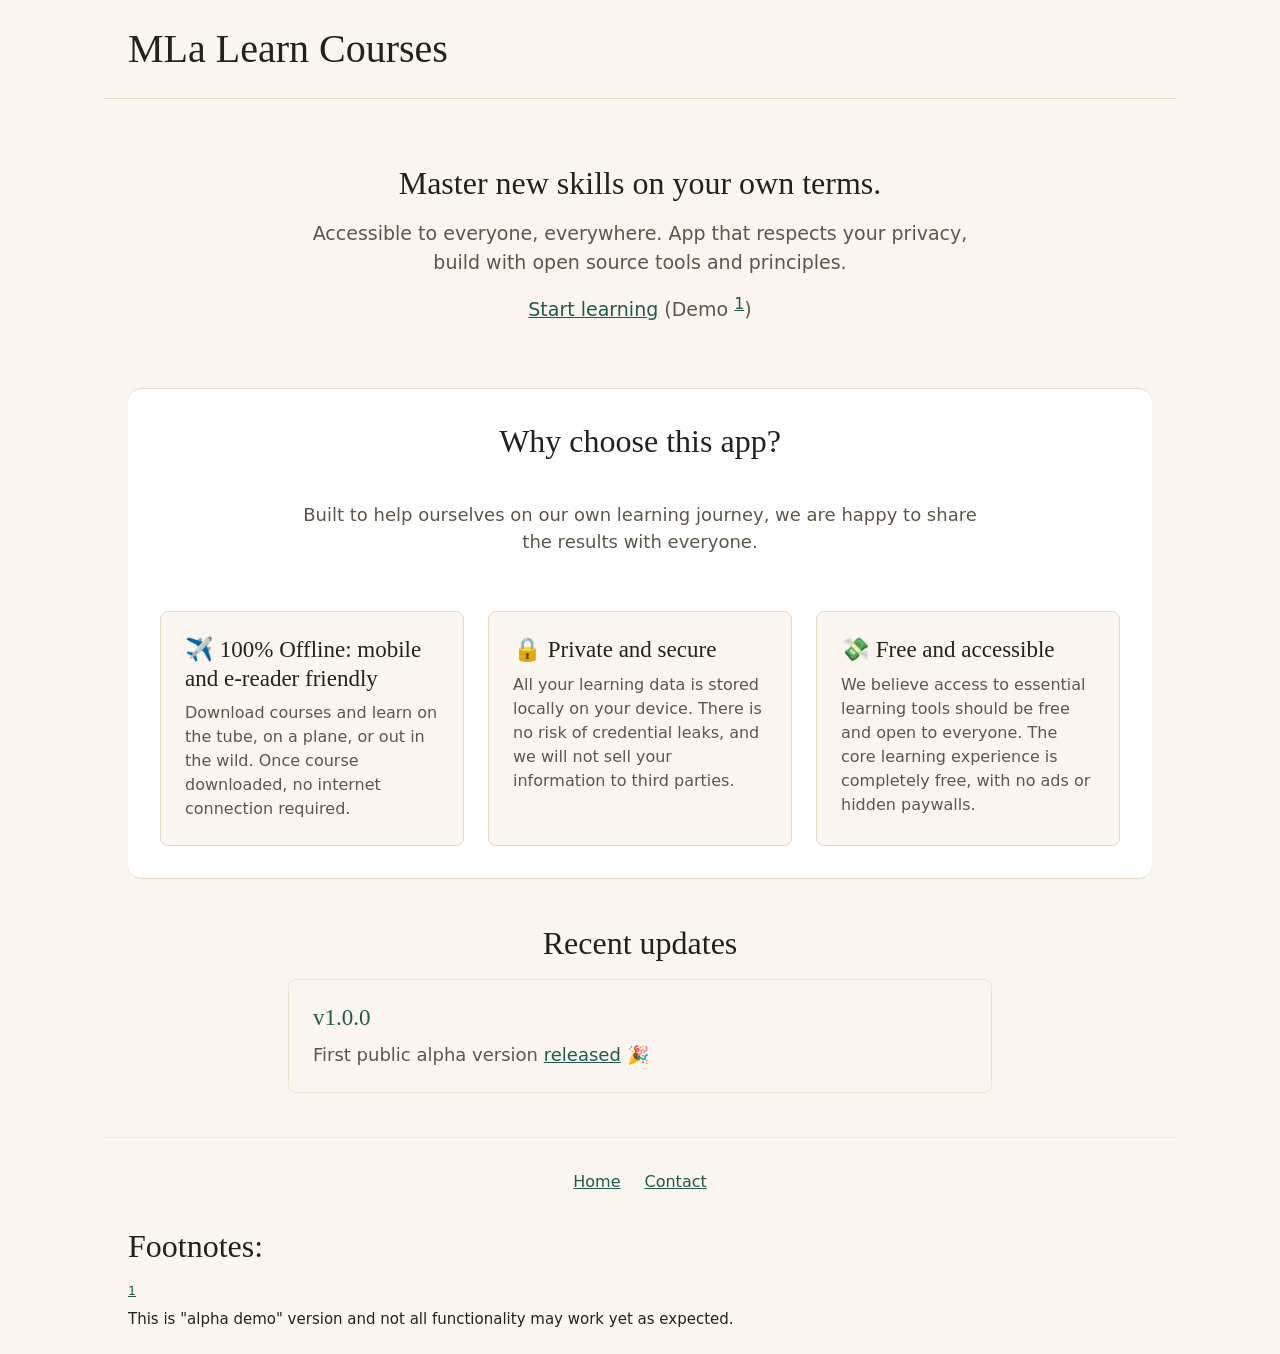
==== commit 437e7275: "new release" ====
--- a/index.html
+++ b/index.html
@@ -43,7 +43,7 @@
 </p>
 
 <p>
-<a href="https://mla-course-app.podnajom.workers.dev/courses">Start learning</a>
+<a href="https://course-app-demo.podnajom.workers.dev/courses">Start learning</a> (Demo <sup><a id="fnr.1" class="footref" href="#fn.1" role="doc-backlink">1</a></sup>)
 </p>
 </div>
 </div>
@@ -54,18 +54,18 @@
 Built to help ourselves on our own learning journey, we are happy to share the results with everyone.
 </p>
 </div>
-<div id="outline-container-orgfe1baa5" class="outline-3">
-<h3 id="orgfe1baa5">✈️ 100% Offline: mobile and e-reader friendly</h3>
-<div class="outline-text-3" id="text-orgfe1baa5">
+<div id="outline-container-org1dbad56" class="outline-3">
+<h3 id="org1dbad56">✈️ 100% Offline: mobile and e-reader friendly</h3>
+<div class="outline-text-3" id="text-org1dbad56">
 <p>
 Download courses and learn on the tube, on a plane, or out in the wild.
 Once course downloaded, no internet connection required.
 </p>
 </div>
 </div>
-<div id="outline-container-org3336603" class="outline-3">
-<h3 id="org3336603">🔒 Private and secure</h3>
-<div class="outline-text-3" id="text-org3336603">
+<div id="outline-container-org3059ee8" class="outline-3">
+<h3 id="org3059ee8">🔒 Private and secure</h3>
+<div class="outline-text-3" id="text-org3059ee8">
 <p>
 All your learning data is stored locally on your device.
 There is no risk of credential leaks,
@@ -73,9 +73,9 @@
 </p>
 </div>
 </div>
-<div id="outline-container-org02cefb0" class="outline-3">
-<h3 id="org02cefb0">💸 Free and accessible</h3>
-<div class="outline-text-3" id="text-org02cefb0">
+<div id="outline-container-org145e918" class="outline-3">
+<h3 id="org145e918">💸 Free and accessible</h3>
+<div class="outline-text-3" id="text-org145e918">
 <p>
 We believe access to essential learning tools should be free and open to everyone.
 The core learning experience is completely free, with no ads or hidden paywalls.
@@ -87,11 +87,11 @@
 <h2 id="changelog">Recent updates</h2>
 <div class="outline-text-2" id="text-changelog">
 </div>
-<div id="outline-container-org93410eb" class="outline-3">
-<h3 id="org93410eb">v1.0.0</h3>
-<div class="outline-text-3" id="text-org93410eb">
+<div id="outline-container-org463b1bc" class="outline-3">
+<h3 id="org463b1bc">v1.0.0</h3>
+<div class="outline-text-3" id="text-org463b1bc">
 <p>
-First public alpha version released 🎉
+First public alpha version <a href="https://course-app-demo.podnajom.workers.dev/courses">released</a> 🎉
 </p>
 
 </main>
@@ -107,7 +107,17 @@
 </div>
 </div>
 </div>
+<div id="footnotes">
+<h2 class="footnotes">Footnotes: </h2>
+<div id="text-footnotes">
+
+<div class="footdef"><sup><a id="fn.1" class="footnum" href="#fnr.1" role="doc-backlink">1</a></sup> <div class="footpara" role="doc-footnote"><p class="footpara">
+This is "alpha demo" version and not all functionality may work yet as expected.
+</p></div></div>
+
+
 </div>
+</div></div>
 
 </div>
 </body>
--- a/assets/styles/main.css
+++ b/assets/styles/main.css
@@ -129,14 +129,13 @@
 
 a {
   color: var(--color-primary);
-  text-decoration: none;
-  text-decoration-color: var(--color-border);
-}
+}
+
 a:hover {
   color: var(--color-primary-hover);
-  text-decoration: underline;
-  text-underline-offset: 0.15em;
-}
+  text-decoration: none;
+}
+
 a:focus-visible {
   outline: 2px solid var(--color-focus-ring);
   outline-offset: 2px;
@@ -156,12 +155,18 @@
 #content > header,
 #content > footer,
 #main,
-#postamble {
+#postamble,
+#footnotes {
   max-width: var(--content-max);
   margin-left: auto;
   margin-right: auto;
   padding-left: var(--space-md);
   padding-right: var(--space-md);
+}
+
+#footnotes {
+  font-size: smaller;
+  padding-bottom: var(--space-md);
 }
 
 /* Legacy Org "up / home / down" access-key crumbs — kept small and
